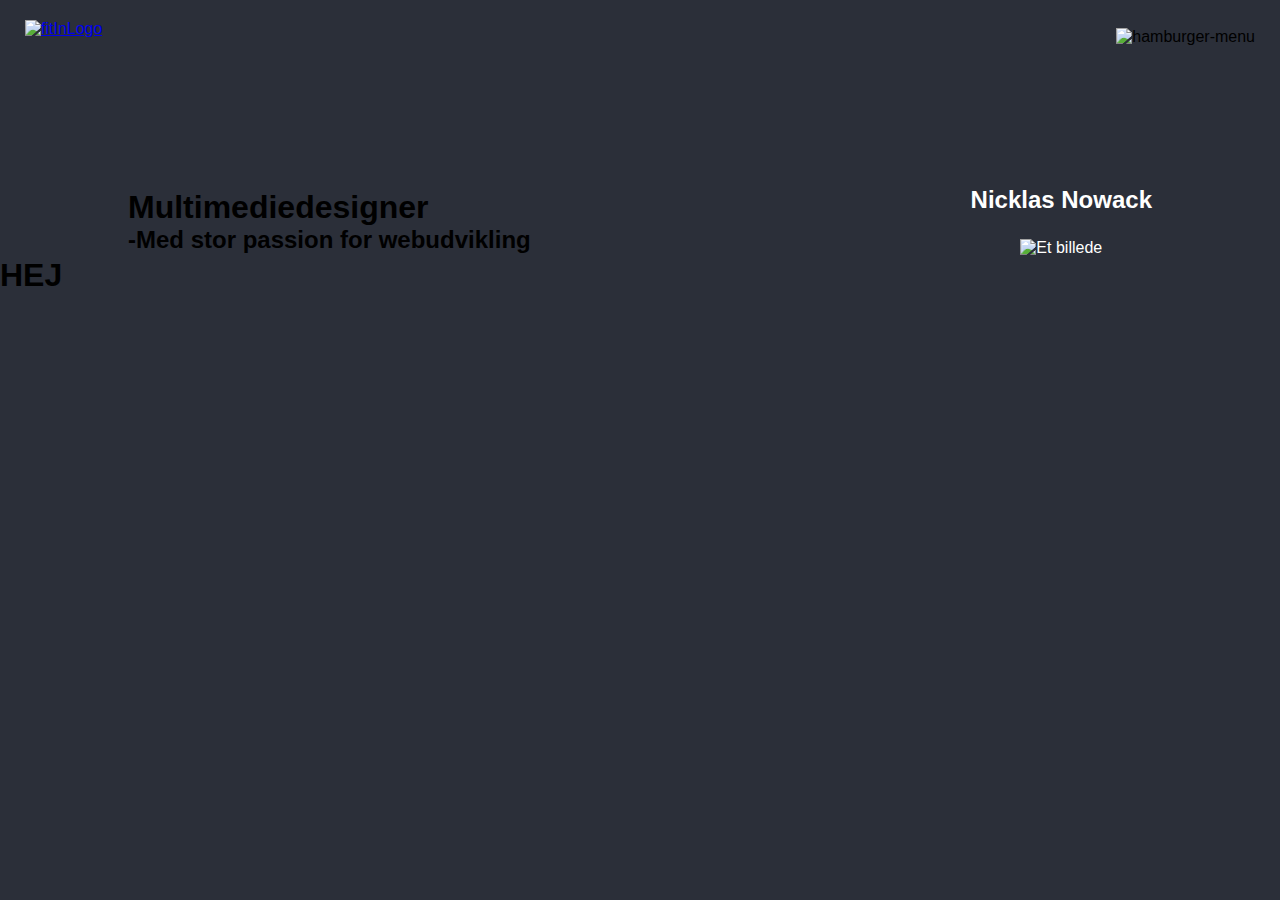
==== index.html @ fbe39b17 "Add files via upload" ====
<!DOCTYPE html>
<html lang="en">
<head>
    <meta charset="UTF-8">
    <meta name="viewport" content="width=device-width, initial-scale=1.0">
    <title>Nowacks portfolio</title>
</head>
<link rel="stylesheet" href="styles.css">

</head>
<body>
    <header>
        <div class="header">
          <a href="index.html">
            <img
              class="logo"
              src="img/logoTilPortfolio.png"
              alt="fitInLogo"
          /></a>
          <nav>
            <ul>
              <li><a href="inspiration.html">Webudvikling</a></li>
              <li><a href="omos.html">Blog</a></li>
              <li><a href="faciliteter.html">Kontakt</a></li>
            </ul>
          </nav>
        </div>
        <div class="hamburger-card">
          <img
            class="hamburger"
            src="img/hamburger.webp"
            alt="hamburger-menu"
          />
          <ul class="hamburger-content">
            <li><a href="inspiration.html">Inspiration</a></li>
            <li><a href="omos.html">Om os</a></li>
            <li><a href="faciliteter.html">Faciliteter</a></li>
            <li><a href="kontakt.html">Kontakt</a></li>
            <li><a class="button" href="blivmedlem.html">Bliv medlem</a></li>
            <li><a target="_blank" href="https://www.conventus.dk/medlemslogin/index.php?forening=15269">Log ind</a></li>
          </ul>
        </div>
      </header>
      
      <div class="container">
        <div class="textDiv">
            <h1>Multimediedesigner</h1>
            <h2>-Med stor passion for webudvikling</h2>
        </div>
        <div class="imgDiv">
            <h2>Nicklas Nowack</h2>
            <img src="img/heroBilledePortfolio.png" alt="Et billede">
        </div>
    </div>
    <h1>HEJ</h1>
      <script src="main.js"></script>
</body>
</html>
---- styles.css ----
* {
    margin: 0;
    padding: 0;
    box-sizing: border-box;
}

body {
background-color: #2B2F39;
}

.header{
    display: flex;
    align-items: center;
    justify-content: space-between;
    padding: 20px 70px;
    font-family: 'Segoe UI', Tahoma, Geneva, Verdana, sans-serif;
    }
    .header nav{
        display: flex;
        gap: 10px;
    }
    .header nav ul{
        display: flex;
        gap: 25px;
        list-style: none;
        margin-left: 40px;
    }
    .header nav ul li{
        text-transform: uppercase;
        font-weight: 600;
        font-size: 18px;
        border-bottom: 3px solid transparent;
        transition: border-color 0.2s ease;
    }
    .header nav ul li:hover{
        border-bottom-color: #f8eb57; 
    }
    .header nav ul li a{
     text-decoration: none;
     color: #fff;
    }

    .hamburger-card {
        display: none;
      }

    @media (max-width: 1280px) {
        .header{
            padding: 20px 25px;
        }
        .header nav{
            display: none;
        }
        main{
          padding: 20px 25px;
        }
        footer{
            padding: 20px 25px;
        }
        .footer-content{
            flex-direction: column;
            gap: 40px;
        padding: 0;
        }
        .SoMe{
           flex-direction: column;
           gap: 20px;
        }
        .hamburger-card {
            display: block;
          }
        
          .hamburger {
            display: block;
            height: 40px;
            z-index: 20;
            position: absolute;
            top: 28px;
            right: 25px;
          }
        
          .hamburger-content {
            display: none;
            flex-direction: column;
            width: 100vw;
            gap: 30px;
            position: relative;
            top: 30px;
            text-align: center;
            padding: 0;
            padding-bottom: 20px;
            background-color: var(--main-white);
          }
        
          .hamburger-card.open .hamburger-content {
            display: flex;
          }
        
          .hamburger-card a {
            font-size: 18px;
            color: #fff;
            text-decoration: none;
            text-transform: uppercase;
            font-weight: bold;
            border-bottom: 3px solid transparent;
            transition: border-color 0.2s ease;
          }
          .hamburger-card a:hover{
            border-bottom-color: #f8eb57; 
           }
        }

        * {
            margin: 0;
            padding: 0;
            box-sizing: border-box;
        }
        
        body {
            font-family: Arial, sans-serif;
        }
        
        

        .container {
            display: flex;
            justify-content: space-between;
            align-items: center;
            margin-top: 10%;
            
  
            

        }
        
       
        .textDiv {
            margin-left: 10%;
        }

        .imgDiv {
            color: #fff;
           text-align: center;
margin-right: 10%;
    
       
   
        }

        .imgDiv h2 {
        margin-bottom: 25px;
        }
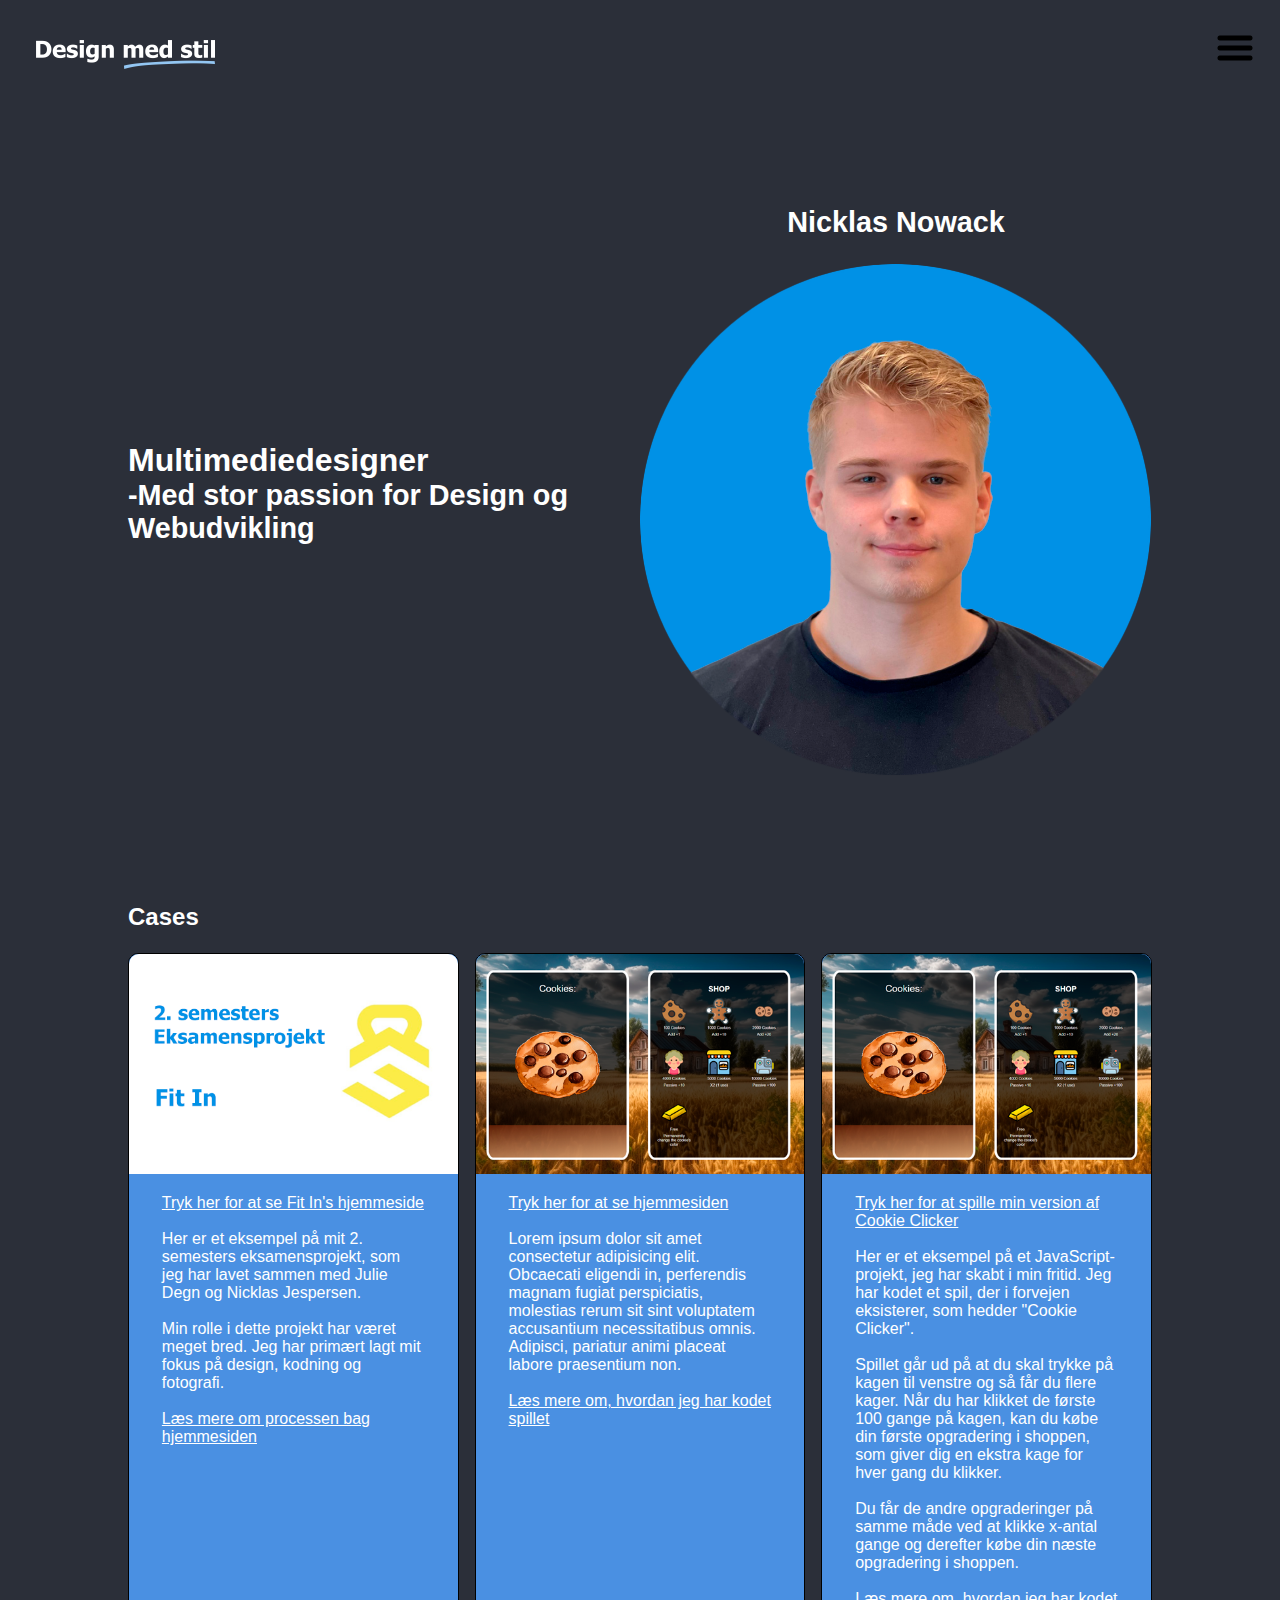
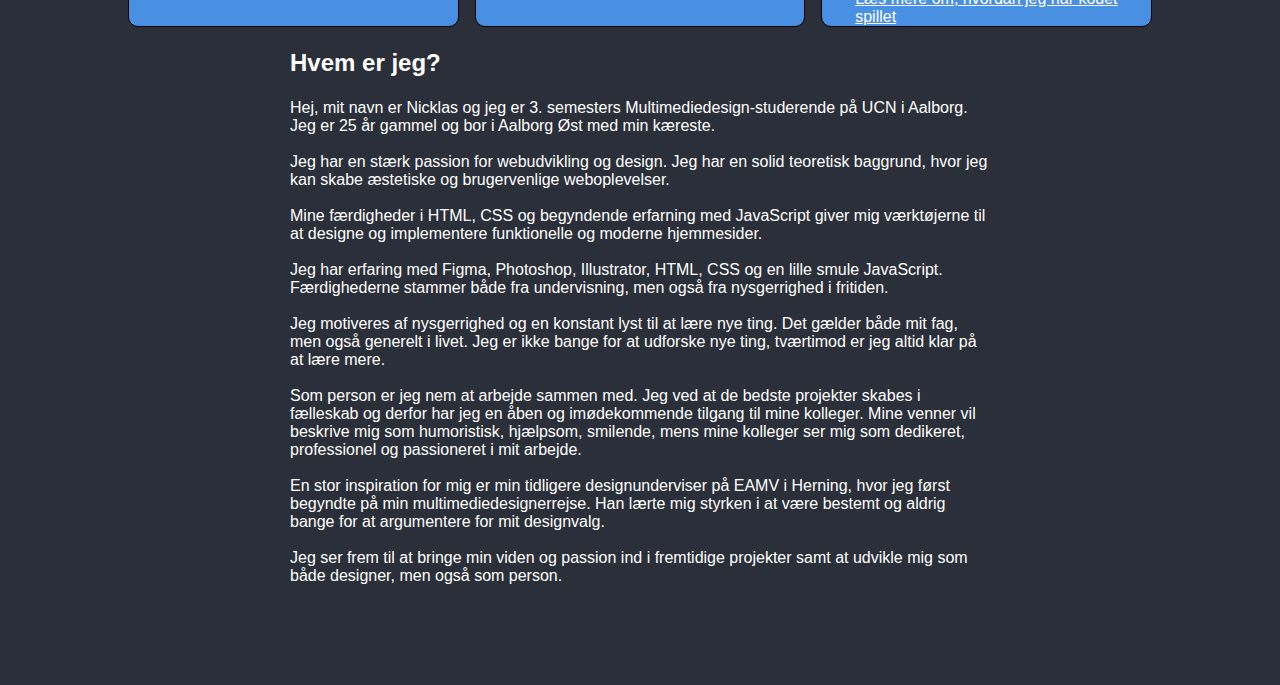
==== commit 7697ca52: "Mere" ====
--- a/index.html
+++ b/index.html
@@ -19,9 +19,9 @@
           /></a>
           <nav>
             <ul>
-              <li><a href="inspiration.html">Webudvikling</a></li>
-              <li><a href="omos.html">Blog</a></li>
-              <li><a href="faciliteter.html">Kontakt</a></li>
+              <li><a href="webudvikling.html">Webudvikling</a></li>
+              <li><a href="blog.html">Blog</a></li>
+              <li><a href="kontakt.html">Kontakt</a></li>
             </ul>
           </nav>
         </div>
@@ -32,27 +32,85 @@
             alt="hamburger-menu"
           />
           <ul class="hamburger-content">
-            <li><a href="inspiration.html">Inspiration</a></li>
-            <li><a href="omos.html">Om os</a></li>
-            <li><a href="faciliteter.html">Faciliteter</a></li>
+            <li><a href="index.html">Inspiration</a></li>
+            <li><a href="webudvikling.html">Om os</a></li>
             <li><a href="kontakt.html">Kontakt</a></li>
-            <li><a class="button" href="blivmedlem.html">Bliv medlem</a></li>
-            <li><a target="_blank" href="https://www.conventus.dk/medlemslogin/index.php?forening=15269">Log ind</a></li>
-          </ul>
+            </ul>
         </div>
       </header>
       
       <div class="container">
         <div class="textDiv">
             <h1>Multimediedesigner</h1>
-            <h2>-Med stor passion for webudvikling</h2>
+            <h2>-Med stor passion for Design og Webudvikling</h2>
         </div>
         <div class="imgDiv">
             <h2>Nicklas Nowack</h2>
             <img src="img/heroBilledePortfolio.png" alt="Et billede">
         </div>
     </div>
-    <h1>HEJ</h1>
+    <h3 class="caseOverskrift">Cases</h3>
+    <div class="overkasse">
+      <div class="kasse">
+        <img src="img/fitInCase.png" />
+        <a href="url">Tryk her for at se Fit In's hjemmeside</a> <br>
+        <p>
+          Her er et eksempel på mit 2. semesters eksamensprojekt, som jeg har lavet sammen med Julie Degn og Nicklas Jespersen. <br><br> 
+          Min rolle i dette projekt har været meget bred. Jeg har primært lagt mit fokus på design, kodning og fotografi.
+        </p>
+        <br>
+        <a href="webudvikling.html">Læs mere om processen bag hjemmesiden</a>
+      </div>
+      <div class="kasse">
+        <img src="img/cookieClickerCase.png" />
+        <a href="url">Tryk her for at se hjemmesiden</a> <br>
+        <p>
+          Lorem ipsum dolor sit amet consectetur adipisicing elit. Obcaecati
+          eligendi in, perferendis magnam fugiat perspiciatis, molestias rerum
+          sit sint voluptatem accusantium necessitatibus omnis. Adipisci,
+          pariatur animi placeat labore praesentium non.
+        </p>
+        <br> 
+        <a href="url">Læs mere om, hvordan jeg har kodet spillet</a>
+      </div>
+      <div class="kasse">
+        <img src="img/cookieClickerCase.png" />
+        <a href="url">Tryk her for at spille min version af Cookie Clicker</a> <br>
+        <p>
+          Her er et eksempel på et JavaScript-projekt, jeg har skabt i min fritid. Jeg har kodet et spil, der i forvejen eksisterer, som hedder "Cookie Clicker". <br> <br>
+          Spillet går ud på at du skal trykke på kagen til venstre og så får du flere kager. Når du har klikket de første 100 gange på kagen, kan du købe din første opgradering i shoppen, som giver dig en ekstra kage for hver gang du klikker. <br> <br> 
+          Du får de andre opgraderinger på samme måde ved at klikke x-antal gange og derefter købe din næste opgradering i shoppen.
+        </p>
+        <br> 
+        <a href="webudvikling.html">Læs mere om, hvordan jeg har kodet spillet</a>
+       
+
+        
+      </div>
+    </div>
+
+
+
+
+
+
+
+
+    <div class="whoAmI">
+    <h3>Hvem er jeg?</h3>
+    <p>Hej, mit navn er Nicklas og jeg er 3. semesters Multimediedesign-studerende på UCN i Aalborg. Jeg er 25 år gammel og bor i Aalborg Øst med min kæreste. <br><br>
+
+      Jeg har en stærk passion for webudvikling og design. Jeg har en solid teoretisk baggrund, hvor jeg kan skabe æstetiske og brugervenlige weboplevelser. <br><br>
+
+      Mine færdigheder i HTML, CSS og begyndende erfarning med JavaScript giver mig værktøjerne til at designe og implementere funktionelle og moderne hjemmesider. <br><br>
+
+      Jeg har erfaring med Figma, Photoshop, Illustrator, HTML, CSS og en lille smule JavaScript. Færdighederne stammer både fra undervisning, men også fra nysgerrighed i fritiden. <br><br>
+      Jeg motiveres af nysgerrighed og en konstant lyst til at lære nye ting. Det gælder både mit fag, men også generelt i livet. Jeg er ikke bange for at udforske nye ting, tværtimod er jeg altid klar på at lære mere. <br><br>
+      Som person er jeg nem at arbejde sammen med. Jeg ved at de bedste projekter skabes i fælleskab og derfor har jeg en åben og imødekommende tilgang til mine kolleger. Mine venner vil beskrive mig som humoristisk, hjælpsom, smilende, mens mine kolleger ser mig som dedikeret, professionel og passioneret i mit arbejde. <br><br>
+      En stor inspiration for mig er min tidligere designunderviser på EAMV i Herning, hvor jeg først begyndte på min multimediedesignerrejse. Han lærte mig styrken i at være bestemt og aldrig bange for at argumentere for mit designvalg. <br><br>
+      Jeg ser frem til at bringe min viden og passion ind i fremtidige projekter samt at udvikle mig som både designer, men også som person. </p>
+    </div>
+
       <script src="main.js"></script>
 </body>
 </html>--- a/styles.css
+++ b/styles.css
@@ -6,6 +6,21 @@
 
 body {
 background-color: #2B2F39;
+}
+
+h2 {
+  color: #fff;
+font-size: 1.8em;
+}
+
+h3 {
+    line-height: 3;
+    font-size: 1.5em;
+    color: #fff;
+}
+
+p {
+  color: #fff;
 }
 
 .header{
@@ -126,8 +141,8 @@
             display: flex;
             justify-content: space-between;
             align-items: center;
-            margin-top: 10%;
-            
+            margin-top: 100px;
+            margin-bottom: 100px;
   
             
 
@@ -136,6 +151,7 @@
        
         .textDiv {
             margin-left: 10%;
+            color: #fff;
         }
 
         .imgDiv {
@@ -150,8 +166,95 @@
         .imgDiv h2 {
         margin-bottom: 25px;
         }
-        
+
+    .caseOverskrift {
+    margin-left: 10%;
+    
+    }
+
+    /* Her er en div med casearbejde */    
+    .overkasse {
+      display: flex;
+      vertical-align: top;
+      gap: 1em;
+      width: 80%;
+      margin: auto;
       
-        
-    
+    }
+    .kasse {
+      flex: 1;
+      display: flex;
+      flex-direction: column;
+      vertical-align: top;
+      height: auto;
+      border: 1px solid black;
+      background-color: rgb(74, 144, 226);
+      border-radius: 10px;
+      
+    }
+    .kasse p {
+
+      width: 80%;
+      padding: 0 0px;
+      align-self: center;
+      color: #fff;
+    }
+    .kasse img {
+      width: 100%;
+      border-top-left-radius: 10px;
+      border-top-right-radius: 10px;
+      margin-bottom: 20px;
+    }
+
+    .kasse a {
+      color: #fff;
+      margin-left: 10%;
+    }
+    
+/* Her er en div til at beskrive, hvem jeg er. */
+      .whoAmI {
+        color: #fff;
+        margin: auto;
+        width: 700px;
+        margin-bottom: 100px;
+      }
+        
+    
+
+
+
+
+
+
+
+
+
+
+
+
+
+
+
+
+
+      /* Webudvikling siden */
+
+      .webudviklingCases {
+        background-color: rgb(74, 144, 226);
+        display: flex;
+        justify-content: center;
+        align-items: center;
+        flex-direction: column;
+        
+        margin-left: 20%;
+        margin-right: 20%;
+      }
+
+      .webudviklingCases p {
+      width: 600px;
+      }
+
+      .webudviklingBilleder {
+      width: 100%;
+      }
         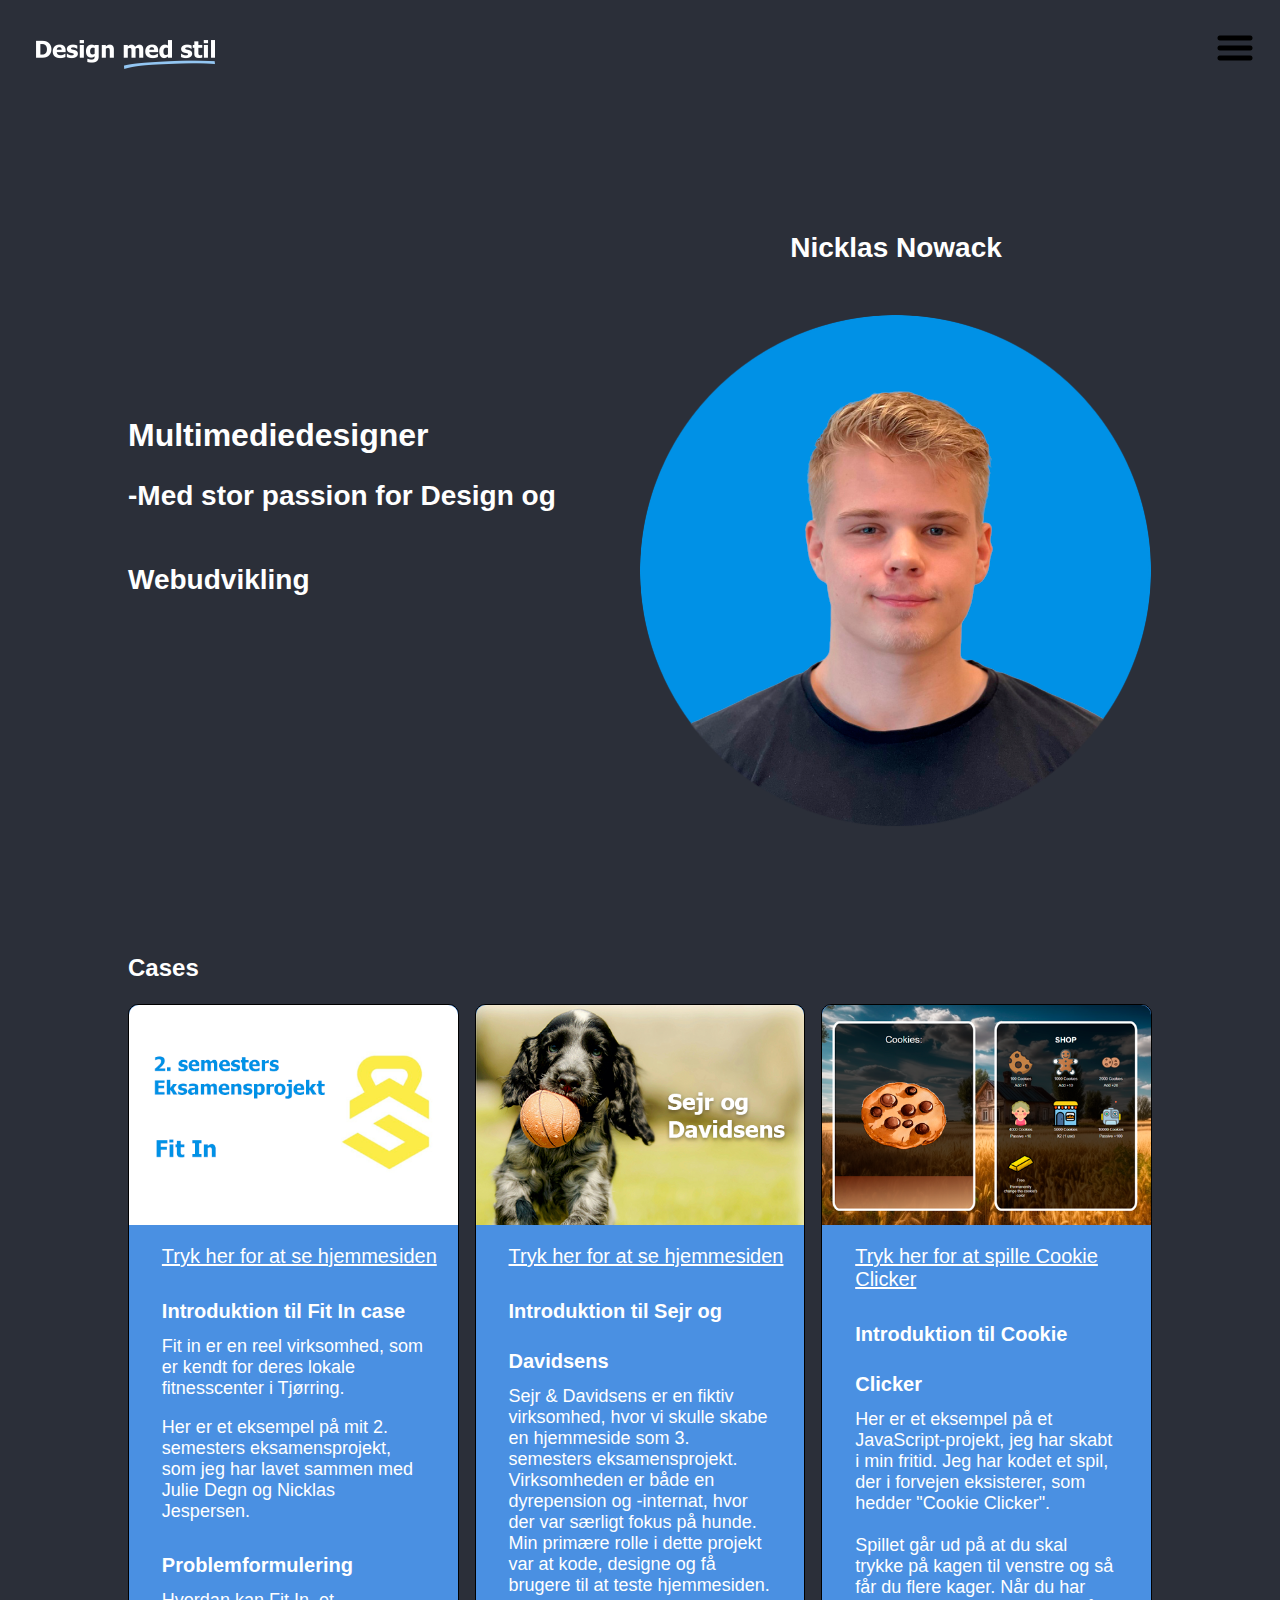
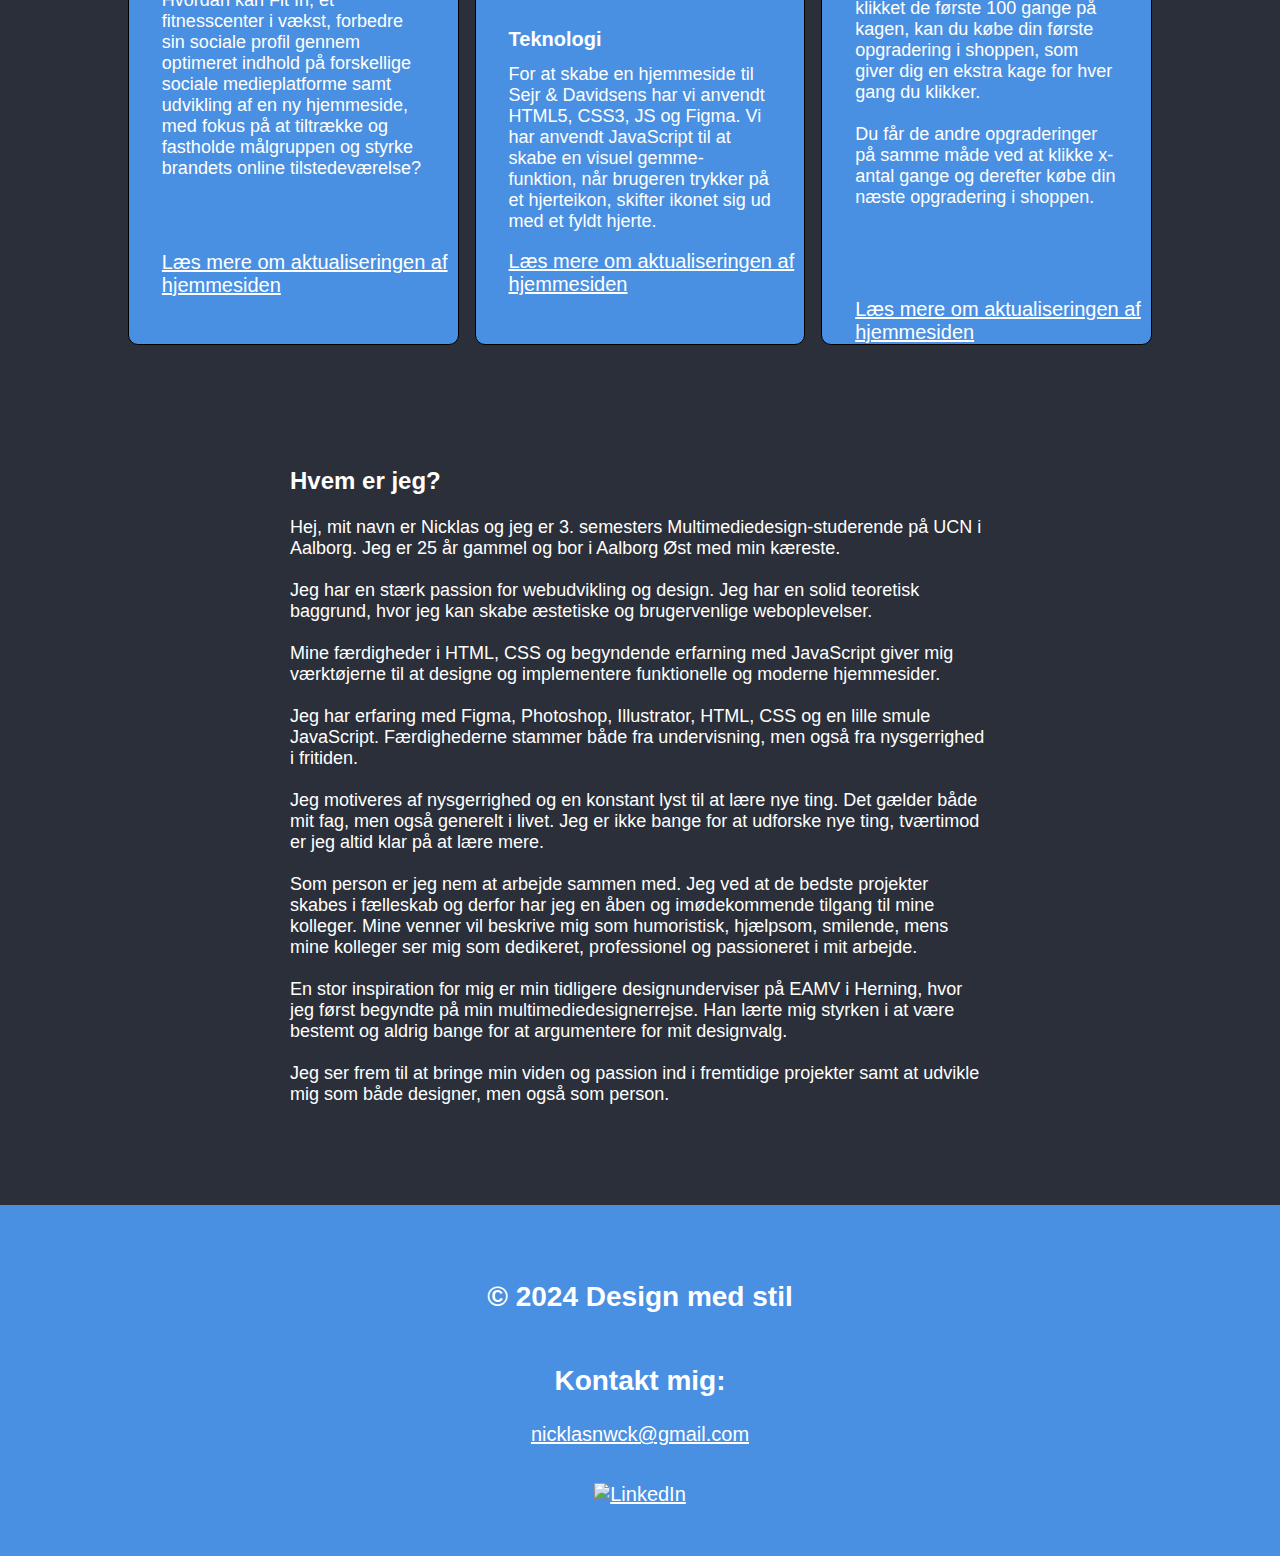
==== commit 126de766: "NaestenFaerdig" ====
--- a/index.html
+++ b/index.html
@@ -20,7 +20,6 @@
           <nav>
             <ul>
               <li><a href="webudvikling.html">Webudvikling</a></li>
-              <li><a href="blog.html">Blog</a></li>
               <li><a href="kontakt.html">Kontakt</a></li>
             </ul>
           </nav>
@@ -32,8 +31,7 @@
             alt="hamburger-menu"
           />
           <ul class="hamburger-content">
-            <li><a href="index.html">Inspiration</a></li>
-            <li><a href="webudvikling.html">Om os</a></li>
+            <li><a href="webudvikling.html">webudvikling</a></li>
             <li><a href="kontakt.html">Kontakt</a></li>
             </ul>
         </div>
@@ -46,43 +44,56 @@
         </div>
         <div class="imgDiv">
             <h2>Nicklas Nowack</h2>
-            <img src="img/heroBilledePortfolio.png" alt="Et billede">
+            <img src="img/heroBilledePortfolio.png" alt="Et billede af mig">
         </div>
     </div>
     <h3 class="caseOverskrift">Cases</h3>
     <div class="overkasse">
       <div class="kasse">
         <img src="img/fitInCase.png" />
-        <a href="url">Tryk her for at se Fit In's hjemmeside</a> <br>
+        <a href="https://designmedstil.dk/FitIn/" target="_blank">Tryk her for at se hjemmesiden</a> <br>
+        <p class="mellemrubrik">Introduktion til Fit In case</p>
+        <p>Fit in er en reel virksomhed, som er kendt for deres lokale fitnesscenter i Tjørring.</p>
+        <br>
         <p>
-          Her er et eksempel på mit 2. semesters eksamensprojekt, som jeg har lavet sammen med Julie Degn og Nicklas Jespersen. <br><br> 
-          Min rolle i dette projekt har været meget bred. Jeg har primært lagt mit fokus på design, kodning og fotografi.
-        </p>
+          Her er et eksempel på mit 2. semesters eksamensprojekt, som jeg har lavet sammen med Julie Degn og Nicklas Jespersen.</p>
         <br>
-        <a href="webudvikling.html">Læs mere om processen bag hjemmesiden</a>
+        <p class="mellemrubrik">Problemformulering</p>
+        <p>Hvordan kan Fit In, et fitnesscenter i vækst, forbedre sin sociale profil gennem optimeret indhold på forskellige sociale medieplatforme samt udvikling af en ny hjemmeside, med fokus på at tiltrække og fastholde målgruppen og styrke brandets online tilstedeværelse?</p>
+        <br>
+        <br>
+        <br>
+        <br>
+        <a href="webudvikling.html">Læs mere om aktualiseringen af hjemmesiden</a>
+      </div>
+      <div class="kasse">
+        <img src="img/sejrOgDavidsensCase.png" />
+        <a href="https://designmedstil.dk/SejrOgDavidsens/" target="_blank">Tryk her for at se hjemmesiden</a> <br>
+        <p class="mellemrubrik">Introduktion til Sejr og Davidsens</p>
+        <p>
+          Sejr & Davidsens er en fiktiv virksomhed, hvor vi skulle skabe en hjemmeside som 3. semesters eksamensprojekt. Virksomheden er både en dyrepension og -internat, hvor der var særligt fokus på hunde. Min primære rolle i dette projekt var at kode, designe og få brugere til at teste hjemmesiden.
+        </p> <br>
+        <p class="mellemrubrik">Teknologi</p>
+        <p>For at skabe en hjemmeside til Sejr & Davidsens har vi anvendt HTML5, CSS3, JS og Figma. Vi har anvendt JavaScript til at skabe en visuel gemme-funktion, når brugeren trykker på et hjerteikon, skifter ikonet sig ud med et fyldt hjerte.</p>
+        <br> 
+        <a href="webudvikling.html">Læs mere om aktualiseringen af hjemmesiden</a>
+        <br>
       </div>
       <div class="kasse">
         <img src="img/cookieClickerCase.png" />
-        <a href="url">Tryk her for at se hjemmesiden</a> <br>
-        <p>
-          Lorem ipsum dolor sit amet consectetur adipisicing elit. Obcaecati
-          eligendi in, perferendis magnam fugiat perspiciatis, molestias rerum
-          sit sint voluptatem accusantium necessitatibus omnis. Adipisci,
-          pariatur animi placeat labore praesentium non.
-        </p>
-        <br> 
-        <a href="url">Læs mere om, hvordan jeg har kodet spillet</a>
-      </div>
-      <div class="kasse">
-        <img src="img/cookieClickerCase.png" />
-        <a href="url">Tryk her for at spille min version af Cookie Clicker</a> <br>
+        <a href="https://designmedstil.dk/CookieClicker/" target="_blank">Tryk her for at spille Cookie Clicker</a> <br>
+        <p class="mellemrubrik">Introduktion til Cookie Clicker</p>
         <p>
           Her er et eksempel på et JavaScript-projekt, jeg har skabt i min fritid. Jeg har kodet et spil, der i forvejen eksisterer, som hedder "Cookie Clicker". <br> <br>
           Spillet går ud på at du skal trykke på kagen til venstre og så får du flere kager. Når du har klikket de første 100 gange på kagen, kan du købe din første opgradering i shoppen, som giver dig en ekstra kage for hver gang du klikker. <br> <br> 
           Du får de andre opgraderinger på samme måde ved at klikke x-antal gange og derefter købe din næste opgradering i shoppen.
         </p>
+        <br>
+        <br>
+        <br>
+        <br>
         <br> 
-        <a href="webudvikling.html">Læs mere om, hvordan jeg har kodet spillet</a>
+        <a href="webudvikling.html">Læs mere om aktualiseringen af hjemmesiden</a>
        
 
         
@@ -111,6 +122,25 @@
       Jeg ser frem til at bringe min viden og passion ind i fremtidige projekter samt at udvikle mig som både designer, men også som person. </p>
     </div>
 
+
+    <footer style="padding: 50px; text-align: center;">
+      <div style="max-width: 1200px; margin: auto;">
+          <!-- Ejeroplysninger -->
+          <h2>© 2024 Design med stil</h2>
+              
+          
+          <!-- Kontaktoplysninger -->
+          
+              <h2>Kontakt mig:</h2><a href="mailto:nicklasnwck@gmail.com">nicklasnwck@gmail.com</a>
+          </p>
+  <br>
+  <br>
+          <!-- LinkedIn ikon -->
+          <a href="https://www.linkedin.com/in/nicklas-nowack-022a0228a/" target="_blank" >
+              <img src="https://upload.wikimedia.org/wikipedia/commons/c/ca/LinkedIn_logo_initials.png" alt="LinkedIn" style="width: 40px; height: 40px; vertical-align: middle;">
+          </a>
+      </div>
+  </footer>
       <script src="main.js"></script>
 </body>
 </html>--- a/styles.css
+++ b/styles.css
@@ -10,17 +10,19 @@
 
 h2 {
   color: #fff;
-font-size: 1.8em;
+font-size: 28px;
+line-height: 3;
 }
 
 h3 {
     line-height: 3;
-    font-size: 1.5em;
+    font-size: 24px;
     color: #fff;
 }
 
 p {
   color: #fff;
+  font-size: 18px;
 }
 
 .header{
@@ -36,7 +38,7 @@
     }
     .header nav ul{
         display: flex;
-        gap: 25px;
+        gap: 50px;
         list-style: none;
         margin-left: 40px;
     }
@@ -105,6 +107,7 @@
             padding: 0;
             padding-bottom: 20px;
             background-color: var(--main-white);
+            margin-bottom: 50px;
           }
         
           .hamburger-card.open .hamburger-content {
@@ -209,6 +212,7 @@
     .kasse a {
       color: #fff;
       margin-left: 10%;
+      font-size: 20px;
     }
     
 /* Her er en div til at beskrive, hvem jeg er. */
@@ -217,6 +221,7 @@
         margin: auto;
         width: 700px;
         margin-bottom: 100px;
+        margin-top: 100px;
       }
         
     
@@ -238,6 +243,13 @@
 
 
       /* Webudvikling siden */
+
+      .webudviklingCases a {
+      margin-top: 15px;
+      line-height: 2;
+      font-size: 25px;
+      color: #fff;
+      }
 
       .webudviklingCases {
         background-color: rgb(74, 144, 226);
@@ -250,11 +262,35 @@
         margin-right: 20%;
       }
 
+      
       .webudviklingCases p {
       width: 600px;
       }
 
+      .webudviklingCases img {
+        width: 100%;
+      }
+
       .webudviklingBilleder {
       width: 100%;
       }
-        +      
+      .mellemrum {
+      margin-bottom: 300px;
+      }
+
+      .mellemrubrik {
+      font-weight: 700;
+      font-size: 20px;
+      line-height: 2.5;
+      }
+
+      footer {
+      text-align: center;
+      background-color: rgb(74, 144, 226);
+      }
+
+      footer a {
+      color: #fff;
+      font-size: 20px;
+      }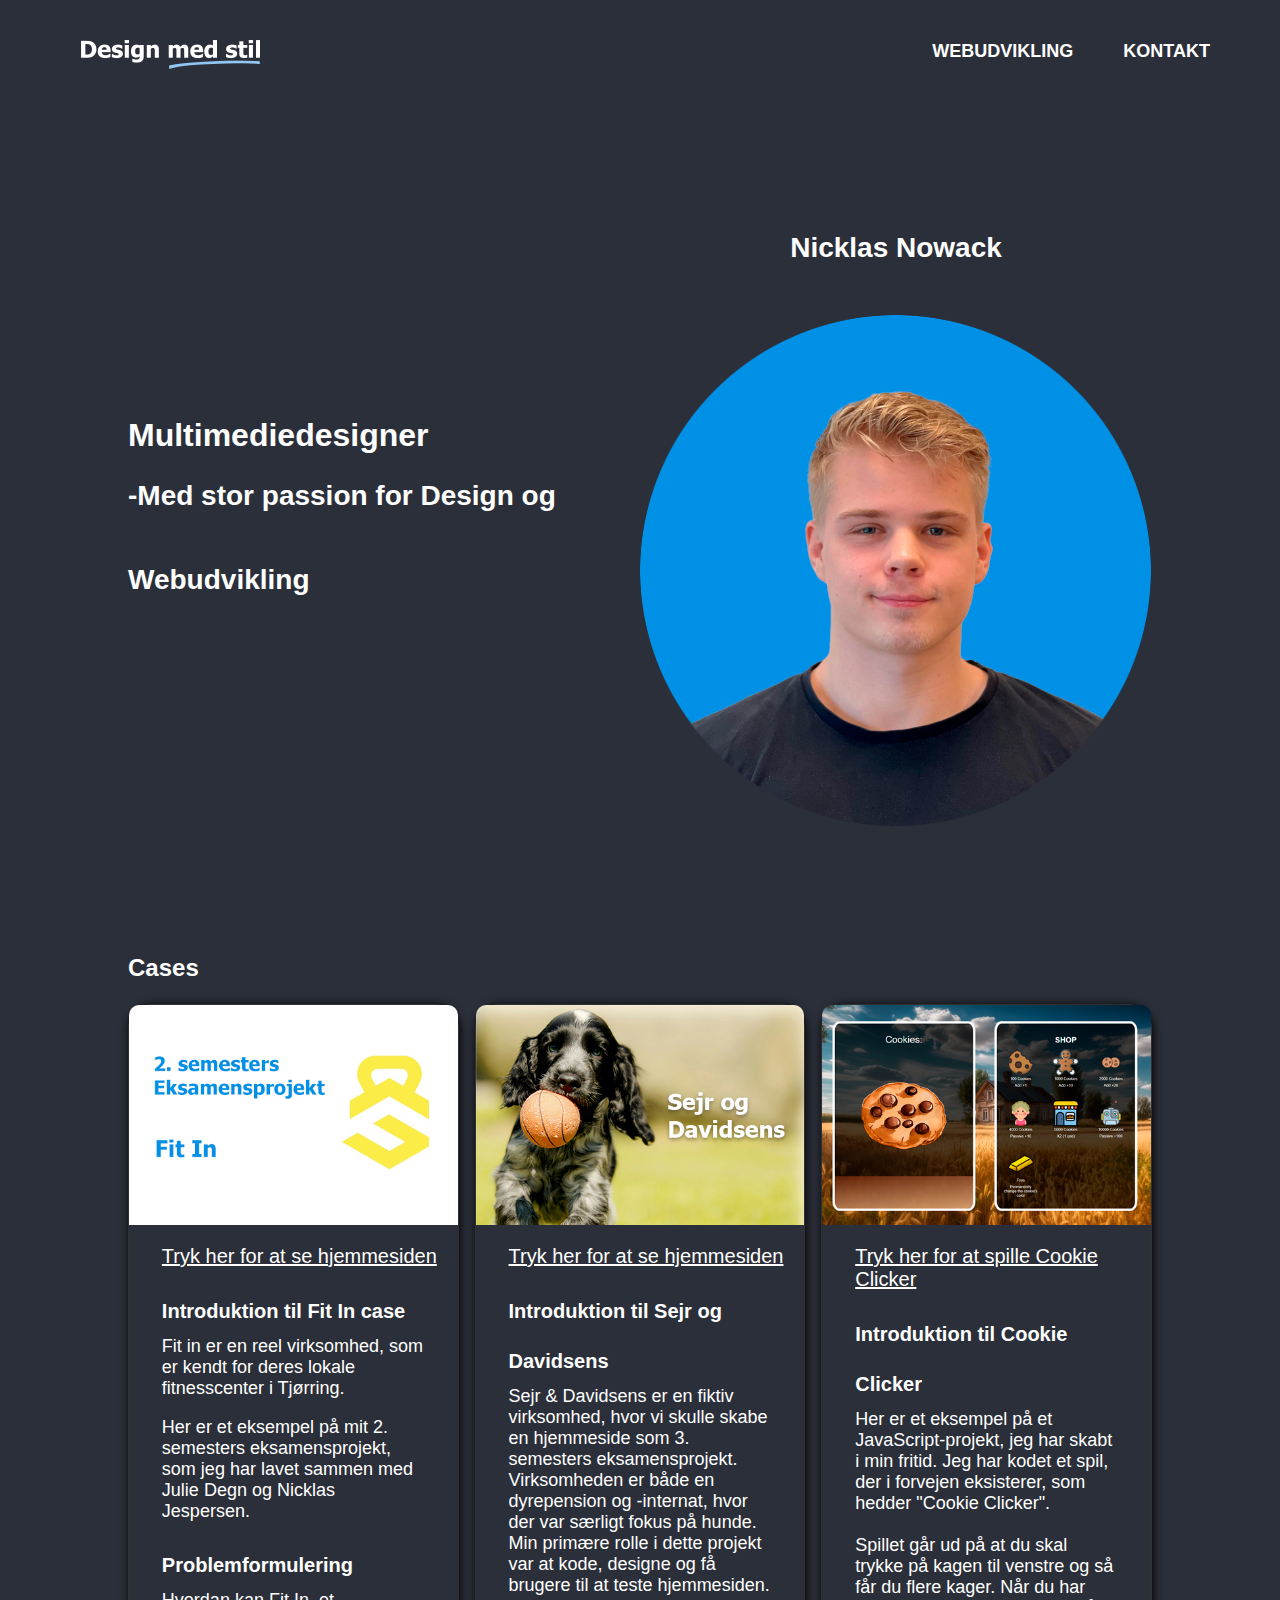
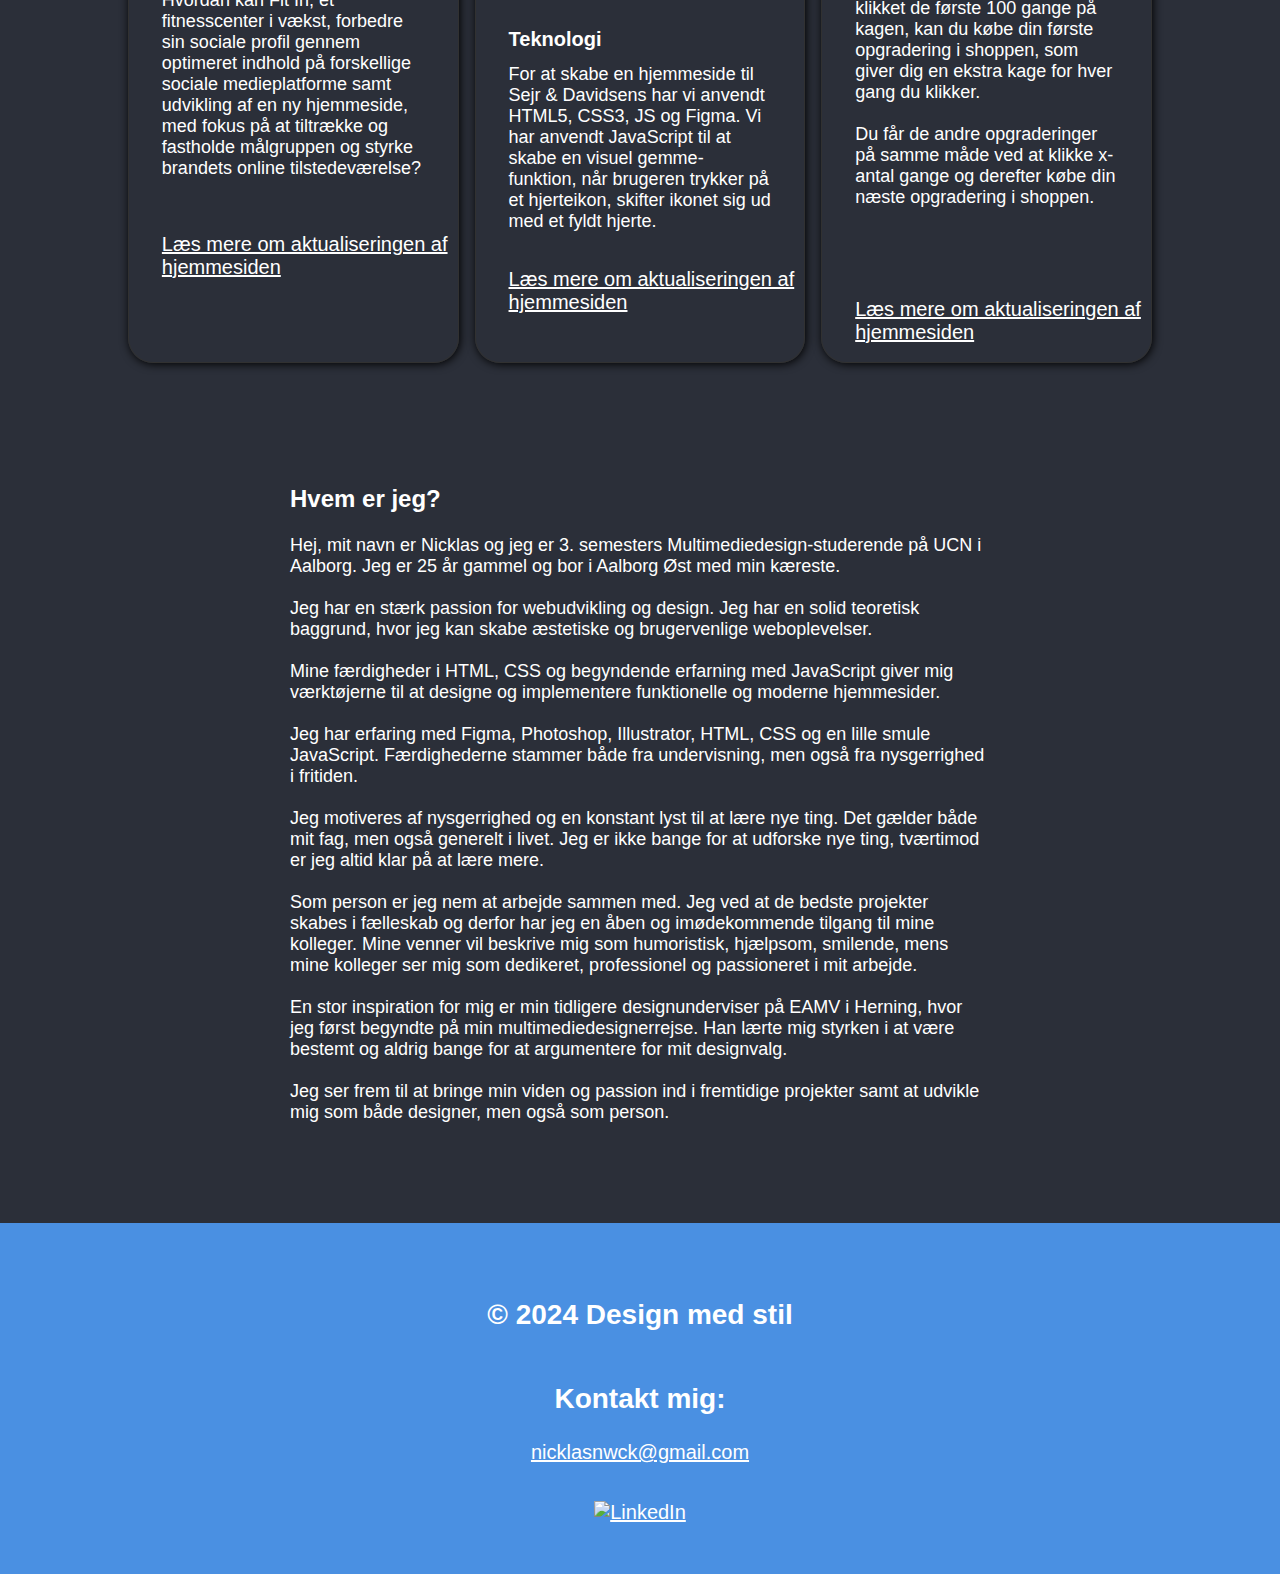
==== commit 4568473b: "faerdigitink" ====
--- a/index.html
+++ b/index.html
@@ -20,21 +20,11 @@
           <nav>
             <ul>
               <li><a href="webudvikling.html">Webudvikling</a></li>
-              <li><a href="kontakt.html">Kontakt</a></li>
+              <li><a href="#" id="scrollToFooter">Kontakt</a></li>
             </ul>
           </nav>
         </div>
-        <div class="hamburger-card">
-          <img
-            class="hamburger"
-            src="img/hamburger.webp"
-            alt="hamburger-menu"
-          />
-          <ul class="hamburger-content">
-            <li><a href="webudvikling.html">webudvikling</a></li>
-            <li><a href="kontakt.html">Kontakt</a></li>
-            </ul>
-        </div>
+        
       </header>
       
       <div class="container">
@@ -63,8 +53,8 @@
         <br>
         <br>
         <br>
+        <a href="webudvikling.html#fitInSektion">Læs mere om aktualiseringen af hjemmesiden</a>
         <br>
-        <a href="webudvikling.html">Læs mere om aktualiseringen af hjemmesiden</a>
       </div>
       <div class="kasse">
         <img src="img/sejrOgDavidsensCase.png" />
@@ -76,7 +66,9 @@
         <p class="mellemrubrik">Teknologi</p>
         <p>For at skabe en hjemmeside til Sejr & Davidsens har vi anvendt HTML5, CSS3, JS og Figma. Vi har anvendt JavaScript til at skabe en visuel gemme-funktion, når brugeren trykker på et hjerteikon, skifter ikonet sig ud med et fyldt hjerte.</p>
         <br> 
-        <a href="webudvikling.html">Læs mere om aktualiseringen af hjemmesiden</a>
+        <br>
+        
+        <a href="webudvikling.html#sejrPensionSektion">Læs mere om aktualiseringen af hjemmesiden</a>
         <br>
       </div>
       <div class="kasse">
@@ -93,8 +85,8 @@
         <br>
         <br>
         <br> 
-        <a href="webudvikling.html">Læs mere om aktualiseringen af hjemmesiden</a>
-       
+        <a href="webudvikling.html#cookieClickerSektion">Læs mere om aktualiseringen af hjemmesiden</a>
+       <br>
 
         
       </div>
@@ -123,8 +115,8 @@
     </div>
 
 
-    <footer style="padding: 50px; text-align: center;">
-      <div style="max-width: 1200px; margin: auto;">
+    <footer id="footer">
+      <div>
           <!-- Ejeroplysninger -->
           <h2>© 2024 Design med stil</h2>
               
@@ -137,7 +129,7 @@
   <br>
           <!-- LinkedIn ikon -->
           <a href="https://www.linkedin.com/in/nicklas-nowack-022a0228a/" target="_blank" >
-              <img src="https://upload.wikimedia.org/wikipedia/commons/c/ca/LinkedIn_logo_initials.png" alt="LinkedIn" style="width: 40px; height: 40px; vertical-align: middle;">
+              <img src="https://upload.wikimedia.org/wikipedia/commons/c/ca/LinkedIn_logo_initials.png" alt="LinkedIn">
           </a>
       </div>
   </footer>
--- a/styles.css
+++ b/styles.css
@@ -49,84 +49,14 @@
         border-bottom: 3px solid transparent;
         transition: border-color 0.2s ease;
     }
+    /* hover effekt med linje */
     .header nav ul li:hover{
-        border-bottom-color: #f8eb57; 
+        border-bottom-color: rgb(74, 144, 226); 
     }
     .header nav ul li a{
      text-decoration: none;
      color: #fff;
     }
-
-    .hamburger-card {
-        display: none;
-      }
-
-    @media (max-width: 1280px) {
-        .header{
-            padding: 20px 25px;
-        }
-        .header nav{
-            display: none;
-        }
-        main{
-          padding: 20px 25px;
-        }
-        footer{
-            padding: 20px 25px;
-        }
-        .footer-content{
-            flex-direction: column;
-            gap: 40px;
-        padding: 0;
-        }
-        .SoMe{
-           flex-direction: column;
-           gap: 20px;
-        }
-        .hamburger-card {
-            display: block;
-          }
-        
-          .hamburger {
-            display: block;
-            height: 40px;
-            z-index: 20;
-            position: absolute;
-            top: 28px;
-            right: 25px;
-          }
-        
-          .hamburger-content {
-            display: none;
-            flex-direction: column;
-            width: 100vw;
-            gap: 30px;
-            position: relative;
-            top: 30px;
-            text-align: center;
-            padding: 0;
-            padding-bottom: 20px;
-            background-color: var(--main-white);
-            margin-bottom: 50px;
-          }
-        
-          .hamburger-card.open .hamburger-content {
-            display: flex;
-          }
-        
-          .hamburger-card a {
-            font-size: 18px;
-            color: #fff;
-            text-decoration: none;
-            text-transform: uppercase;
-            font-weight: bold;
-            border-bottom: 3px solid transparent;
-            transition: border-color 0.2s ease;
-          }
-          .hamburger-card a:hover{
-            border-bottom-color: #f8eb57; 
-           }
-        }
 
         * {
             margin: 0;
@@ -190,9 +120,9 @@
       flex-direction: column;
       vertical-align: top;
       height: auto;
-      border: 1px solid black;
-      background-color: rgb(74, 144, 226);
-      border-radius: 10px;
+      border-radius: 25px;
+        border: 1px solid rgb(49, 49, 49);
+        box-shadow: 1px 1px 10px 0px;
       
     }
     .kasse p {
@@ -252,7 +182,10 @@
       }
 
       .webudviklingCases {
-        background-color: rgb(74, 144, 226);
+        
+        border-radius: 25px;
+        border: 1px solid rgb(49, 49, 49);
+        box-shadow: 1px 1px 10px 0px;
         display: flex;
         justify-content: center;
         align-items: center;
@@ -260,6 +193,7 @@
         
         margin-left: 20%;
         margin-right: 20%;
+        margin-bottom: 100px;
       }
 
       
@@ -288,9 +222,22 @@
       footer {
       text-align: center;
       background-color: rgb(74, 144, 226);
+      padding: 50px; 
+      text-align: center;
+      }
+
+      footer div {
+      max-width: 1200px; 
+      margin: auto;
       }
 
       footer a {
       color: #fff;
       font-size: 20px;
+      }
+
+      footer img {
+      width: 40px; 
+      height: 40px; 
+      vertical-align: middle;
       }